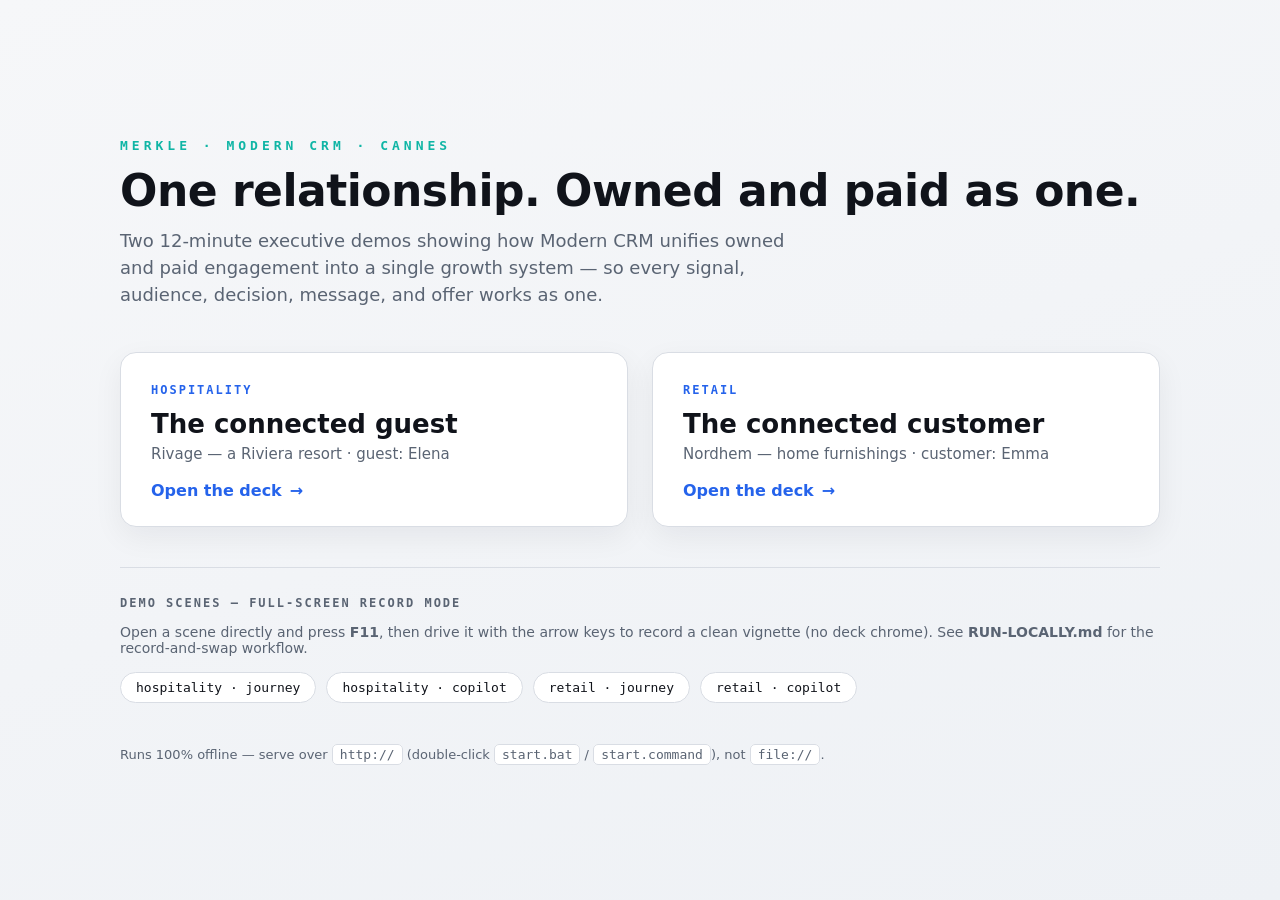
==== index.html @ f6620493 "Add landing index.html linking both decks + scene record-mode URLs (fixes Pages root 404)" ====
<!DOCTYPE html>
<html lang="en">
<head>
<meta charset="utf-8" />
<meta name="viewport" content="width=device-width, initial-scale=1" />
<title>Merkle Demos — Modern CRM (Cannes)</title>
<style>
  :root {
    --ink: #10131a; --paper: #f6f7f9; --blue: #2563eb; --blue-deep: #0f2454;
    --accent: #0fb5a5; --muted: #5a6473; --line: #d9dde4;
    --font: system-ui, -apple-system, 'Segoe UI', Roboto, Helvetica, Arial, sans-serif;
    --mono: 'SF Mono', 'Fira Code', 'Consolas', ui-monospace, monospace;
  }
  * { box-sizing: border-box; }
  body {
    margin: 0; font-family: var(--font); color: var(--ink);
    background: linear-gradient(160deg, var(--paper) 0%, #eef1f5 100%);
    min-height: 100vh; display: flex; align-items: center; justify-content: center; padding: 48px 24px;
  }
  .wrap { width: 100%; max-width: 1040px; }
  .eyebrow {
    font-family: var(--mono); font-size: 13px; letter-spacing: 4px; text-transform: uppercase;
    color: var(--accent); font-weight: 600; margin: 0 0 14px;
  }
  h1 { font-size: 44px; line-height: 1.1; letter-spacing: -0.5px; margin: 0 0 12px; }
  .lede { font-size: 18px; color: var(--muted); margin: 0 0 44px; max-width: 60ch; line-height: 1.5; }
  .decks { display: grid; grid-template-columns: 1fr 1fr; gap: 24px; }
  @media (max-width: 760px) { .decks { grid-template-columns: 1fr; } h1 { font-size: 34px; } }
  .card {
    display: flex; flex-direction: column; text-decoration: none; color: inherit;
    background: #fff; border: 1px solid var(--line); border-radius: 16px; padding: 30px 30px 26px;
    box-shadow: 0 10px 30px rgba(16,19,26,.06); transition: transform .15s ease, box-shadow .15s ease, border-color .15s ease;
  }
  .card:hover { transform: translateY(-3px); box-shadow: 0 16px 40px rgba(16,19,26,.12); border-color: var(--blue); }
  .card__tag {
    font-family: var(--mono); font-size: 12px; letter-spacing: 2px; text-transform: uppercase;
    color: var(--blue); font-weight: 600; margin-bottom: 12px;
  }
  .card__title { font-size: 26px; font-weight: 700; margin: 0 0 6px; }
  .card__brand { font-size: 15px; color: var(--muted); margin: 0 0 18px; }
  .card__go {
    margin-top: auto; font-weight: 600; color: var(--blue); display: inline-flex; align-items: center; gap: 8px;
  }
  .card__go::after { content: '→'; transition: transform .15s ease; }
  .card:hover .card__go::after { transform: translateX(4px); }
  .scenes {
    margin-top: 40px; padding-top: 28px; border-top: 1px solid var(--line);
  }
  .scenes h2 {
    font-family: var(--mono); font-size: 12px; letter-spacing: 2px; text-transform: uppercase;
    color: var(--muted); font-weight: 600; margin: 0 0 14px;
  }
  .scenes p { font-size: 14px; color: var(--muted); margin: 0 0 16px; }
  .scene-links { display: flex; flex-wrap: wrap; gap: 10px; }
  .scene-links a {
    font-family: var(--mono); font-size: 13px; text-decoration: none; color: var(--ink);
    background: #fff; border: 1px solid var(--line); border-radius: 100px; padding: 7px 15px;
    transition: border-color .15s ease, color .15s ease;
  }
  .scene-links a:hover { border-color: var(--accent); color: var(--accent); }
  footer { margin-top: 44px; font-size: 13px; color: var(--muted); }
  footer code { font-family: var(--mono); background: #fff; border: 1px solid var(--line); border-radius: 5px; padding: 2px 7px; }
</style>
</head>
<body>
  <main class="wrap">
    <p class="eyebrow">Merkle · Modern CRM · Cannes</p>
    <h1>One relationship. Owned and paid as one.</h1>
    <p class="lede">Two 12-minute executive demos showing how Modern CRM unifies owned and paid engagement into a single growth system — so every signal, audience, decision, message, and offer works as one.</p>

    <div class="decks">
      <a class="card" href="hospitality.html">
        <span class="card__tag">Hospitality</span>
        <span class="card__title">The connected guest</span>
        <span class="card__brand">Rivage — a Riviera resort · guest: Elena</span>
        <span class="card__go">Open the deck</span>
      </a>
      <a class="card" href="retail.html">
        <span class="card__tag">Retail</span>
        <span class="card__title">The connected customer</span>
        <span class="card__brand">Nordhem — home furnishings · customer: Emma</span>
        <span class="card__go">Open the deck</span>
      </a>
    </div>

    <section class="scenes">
      <h2>Demo scenes — full-screen record mode</h2>
      <p>Open a scene directly and press <strong>F11</strong>, then drive it with the arrow keys to record a clean vignette (no deck chrome). See <strong>RUN-LOCALLY.md</strong> for the record-and-swap workflow.</p>
      <div class="scene-links">
        <a href="demo/hospitality/journey/index.html">hospitality · journey</a>
        <a href="demo/hospitality/copilot/index.html">hospitality · copilot</a>
        <a href="demo/retail/journey/index.html">retail · journey</a>
        <a href="demo/retail/copilot/index.html">retail · copilot</a>
      </div>
    </section>

    <footer>Runs 100% offline — serve over <code>http://</code> (double-click <code>start.bat</code> / <code>start.command</code>), not <code>file://</code>.</footer>
  </main>
</body>
</html>
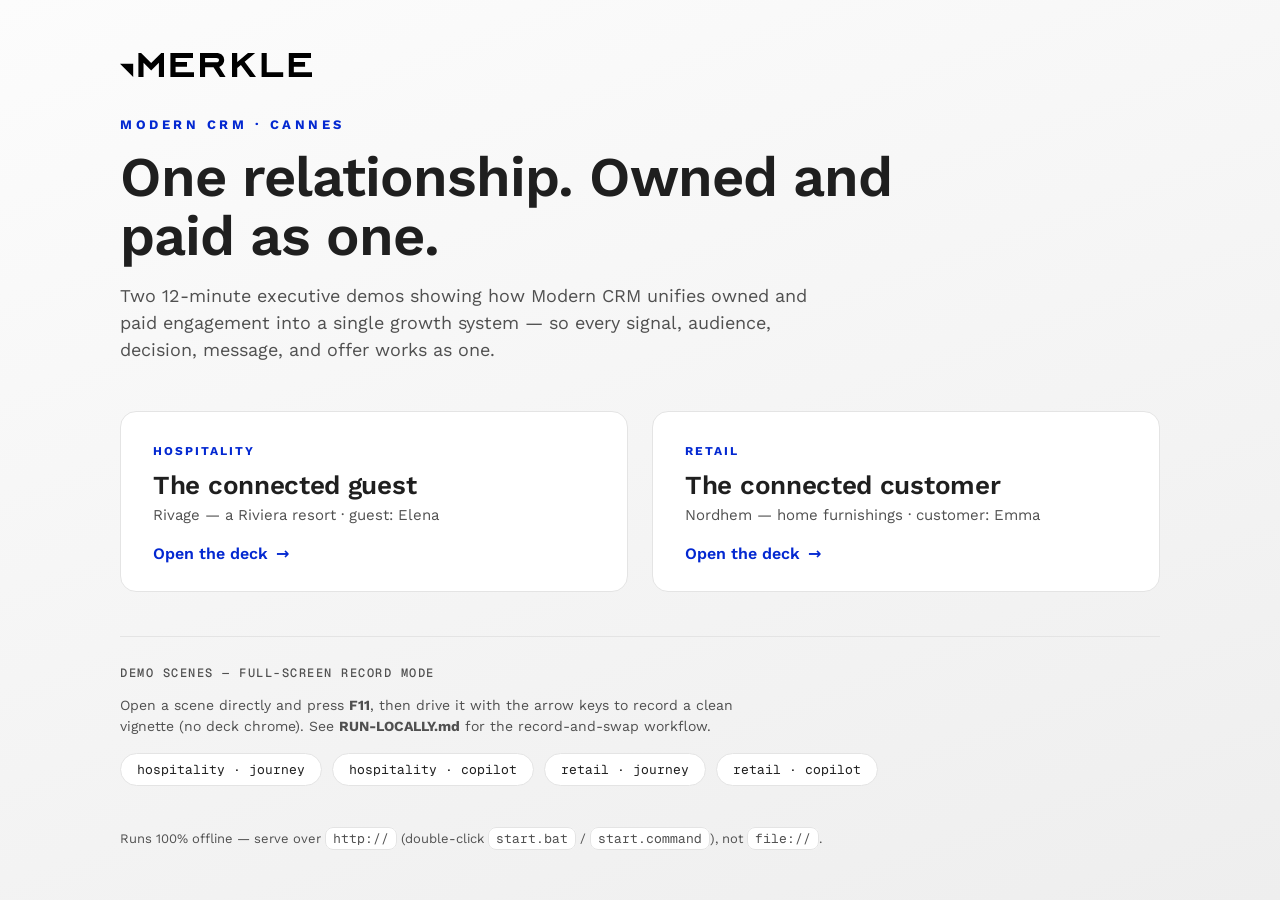
==== commit 03244511: "Landing: rebrand to Merkle identity (Work Sans/Geist Mono, #0328D1, Merkle wordmark, radius scale)" ====
--- a/index.html
+++ b/index.html
@@ -5,66 +5,77 @@
 <meta name="viewport" content="width=device-width, initial-scale=1" />
 <title>Merkle Demos — Modern CRM (Cannes)</title>
 <style>
+  @font-face {
+    font-family: 'Work Sans';
+    src: url('assets/fonts/work-sans-vf.woff2') format('woff2-variations');
+    font-weight: 100 900; font-style: normal; font-display: swap;
+  }
+  @font-face {
+    font-family: 'Geist Mono';
+    src: url('assets/fonts/geist-mono-vf.woff2') format('woff2-variations');
+    font-weight: 100 900; font-style: normal; font-display: swap;
+  }
   :root {
-    --ink: #10131a; --paper: #f6f7f9; --blue: #2563eb; --blue-deep: #0f2454;
-    --accent: #0fb5a5; --muted: #5a6473; --line: #d9dde4;
-    --font: system-ui, -apple-system, 'Segoe UI', Roboto, Helvetica, Arial, sans-serif;
-    --mono: 'SF Mono', 'Fira Code', 'Consolas', ui-monospace, monospace;
+    /* Merkle design system */
+    --ink: #1F1F1F; --paper: #FCFCFC; --paper-2: #F7F7F7; --surface-3: #EEEEEE;
+    --blue: #0328D1; --blue-hover: #1E56FA; --blue-tint: #E7EFFF; --secondary: #2F98F7;
+    --muted: #505050; --line: #E4E4E4; --line-med: #D7D7D7;
+    --font: 'Work Sans', system-ui, -apple-system, 'Segoe UI', Roboto, Helvetica, Arial, sans-serif;
+    --mono: 'Geist Mono', 'SF Mono', 'Consolas', ui-monospace, monospace;
+    --radius: 8px; --radius-lg: 16px; --radius-full: 999px;
   }
   * { box-sizing: border-box; }
   body {
     margin: 0; font-family: var(--font); color: var(--ink);
-    background: linear-gradient(160deg, var(--paper) 0%, #eef1f5 100%);
+    background: linear-gradient(160deg, var(--paper) 0%, var(--surface-3) 100%);
     min-height: 100vh; display: flex; align-items: center; justify-content: center; padding: 48px 24px;
   }
   .wrap { width: 100%; max-width: 1040px; }
+  .brand { height: 24px; width: auto; display: block; margin: 0 0 40px; }
   .eyebrow {
-    font-family: var(--mono); font-size: 13px; letter-spacing: 4px; text-transform: uppercase;
-    color: var(--accent); font-weight: 600; margin: 0 0 14px;
+    font-family: var(--font); font-size: 13px; font-weight: 700; letter-spacing: 3.5px;
+    text-transform: uppercase; color: var(--blue); margin: 0 0 16px;
   }
-  h1 { font-size: 44px; line-height: 1.1; letter-spacing: -0.5px; margin: 0 0 12px; }
-  .lede { font-size: 18px; color: var(--muted); margin: 0 0 44px; max-width: 60ch; line-height: 1.5; }
+  h1 { font-size: 56px; line-height: 1.05; letter-spacing: -1px; font-weight: 600; margin: 0 0 16px; max-width: 22ch; }
+  .lede { font-size: 18px; color: var(--muted); margin: 0 0 48px; max-width: 64ch; line-height: 1.5; }
   .decks { display: grid; grid-template-columns: 1fr 1fr; gap: 24px; }
-  @media (max-width: 760px) { .decks { grid-template-columns: 1fr; } h1 { font-size: 34px; } }
+  @media (max-width: 760px) { .decks { grid-template-columns: 1fr; } h1 { font-size: 38px; } }
   .card {
     display: flex; flex-direction: column; text-decoration: none; color: inherit;
-    background: #fff; border: 1px solid var(--line); border-radius: 16px; padding: 30px 30px 26px;
-    box-shadow: 0 10px 30px rgba(16,19,26,.06); transition: transform .15s ease, box-shadow .15s ease, border-color .15s ease;
+    background: #fff; border: 1px solid var(--line); border-radius: var(--radius-lg); padding: 32px 32px 28px;
+    transition: transform .15s ease, box-shadow .15s ease, border-color .15s ease;
   }
-  .card:hover { transform: translateY(-3px); box-shadow: 0 16px 40px rgba(16,19,26,.12); border-color: var(--blue); }
+  .card:hover { transform: translateY(-3px); box-shadow: 0 16px 40px rgba(3,40,209,.10); border-color: var(--blue); }
   .card__tag {
-    font-family: var(--mono); font-size: 12px; letter-spacing: 2px; text-transform: uppercase;
-    color: var(--blue); font-weight: 600; margin-bottom: 12px;
+    font-size: 12px; font-weight: 700; letter-spacing: 2px; text-transform: uppercase;
+    color: var(--blue); margin-bottom: 12px;
   }
-  .card__title { font-size: 26px; font-weight: 700; margin: 0 0 6px; }
-  .card__brand { font-size: 15px; color: var(--muted); margin: 0 0 18px; }
-  .card__go {
-    margin-top: auto; font-weight: 600; color: var(--blue); display: inline-flex; align-items: center; gap: 8px;
-  }
+  .card__title { font-size: 26px; font-weight: 600; margin: 0 0 6px; letter-spacing: -.3px; }
+  .card__brand { font-size: 15px; color: var(--muted); margin: 0 0 20px; }
+  .card__go { margin-top: auto; font-weight: 600; color: var(--blue); display: inline-flex; align-items: center; gap: 8px; }
   .card__go::after { content: '→'; transition: transform .15s ease; }
   .card:hover .card__go::after { transform: translateX(4px); }
-  .scenes {
-    margin-top: 40px; padding-top: 28px; border-top: 1px solid var(--line);
+  .scenes { margin-top: 44px; padding-top: 28px; border-top: 1px solid var(--line); }
+  .scenes h2 {
+    font-family: var(--mono); font-size: 12px; letter-spacing: 1.5px; text-transform: uppercase;
+    color: var(--muted); font-weight: 500; margin: 0 0 14px;
   }
-  .scenes h2 {
-    font-family: var(--mono); font-size: 12px; letter-spacing: 2px; text-transform: uppercase;
-    color: var(--muted); font-weight: 600; margin: 0 0 14px;
-  }
-  .scenes p { font-size: 14px; color: var(--muted); margin: 0 0 16px; }
+  .scenes p { font-size: 14px; color: var(--muted); margin: 0 0 16px; max-width: 70ch; line-height: 1.5; }
   .scene-links { display: flex; flex-wrap: wrap; gap: 10px; }
   .scene-links a {
     font-family: var(--mono); font-size: 13px; text-decoration: none; color: var(--ink);
-    background: #fff; border: 1px solid var(--line); border-radius: 100px; padding: 7px 15px;
-    transition: border-color .15s ease, color .15s ease;
+    background: #fff; border: 1px solid var(--line); border-radius: var(--radius-full); padding: 7px 16px;
+    transition: border-color .15s ease, color .15s ease, background .15s ease;
   }
-  .scene-links a:hover { border-color: var(--accent); color: var(--accent); }
+  .scene-links a:hover { border-color: var(--blue); color: var(--blue); background: var(--blue-tint); }
   footer { margin-top: 44px; font-size: 13px; color: var(--muted); }
-  footer code { font-family: var(--mono); background: #fff; border: 1px solid var(--line); border-radius: 5px; padding: 2px 7px; }
+  footer code { font-family: var(--mono); background: #fff; border: 1px solid var(--line); border-radius: var(--radius); padding: 2px 7px; }
 </style>
 </head>
 <body>
   <main class="wrap">
-    <p class="eyebrow">Merkle · Modern CRM · Cannes</p>
+    <img class="brand" src="assets/brand/merkle-black.svg" alt="Merkle" />
+    <p class="eyebrow">Modern CRM · Cannes</p>
     <h1>One relationship. Owned and paid as one.</h1>
     <p class="lede">Two 12-minute executive demos showing how Modern CRM unifies owned and paid engagement into a single growth system — so every signal, audience, decision, message, and offer works as one.</p>
 
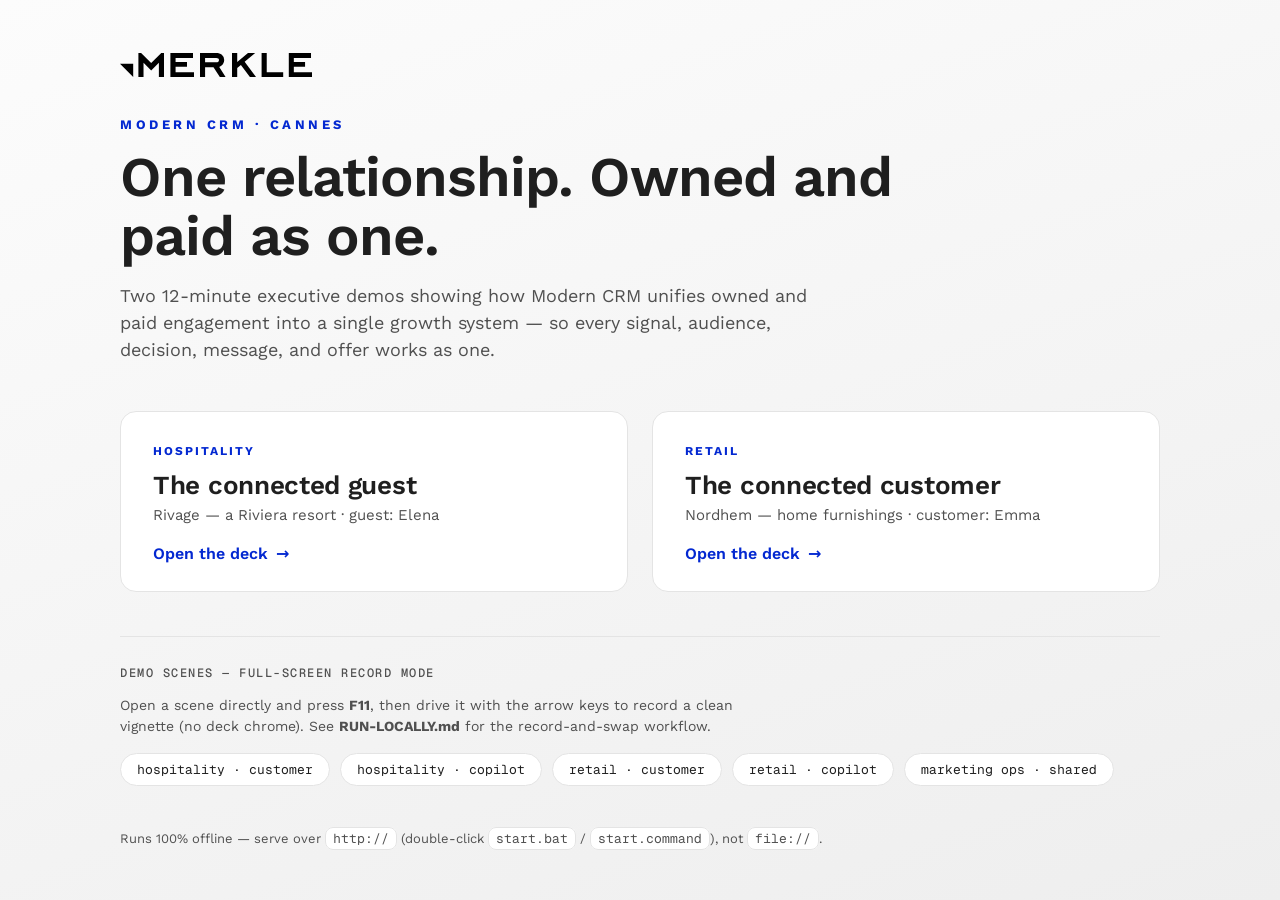
==== commit 5a931bfc: "Landing: update scene links to new set (customer/copilot per deck + shared marketing-ops)" ====
--- a/index.html
+++ b/index.html
@@ -98,10 +98,11 @@
       <h2>Demo scenes — full-screen record mode</h2>
       <p>Open a scene directly and press <strong>F11</strong>, then drive it with the arrow keys to record a clean vignette (no deck chrome). See <strong>RUN-LOCALLY.md</strong> for the record-and-swap workflow.</p>
       <div class="scene-links">
-        <a href="demo/hospitality/journey/index.html">hospitality · journey</a>
+        <a href="demo/hospitality/journey/index.html">hospitality · customer</a>
         <a href="demo/hospitality/copilot/index.html">hospitality · copilot</a>
-        <a href="demo/retail/journey/index.html">retail · journey</a>
+        <a href="demo/retail/journey/index.html">retail · customer</a>
         <a href="demo/retail/copilot/index.html">retail · copilot</a>
+        <a href="demo/marketing-ops/index.html">marketing ops · shared</a>
       </div>
     </section>
 
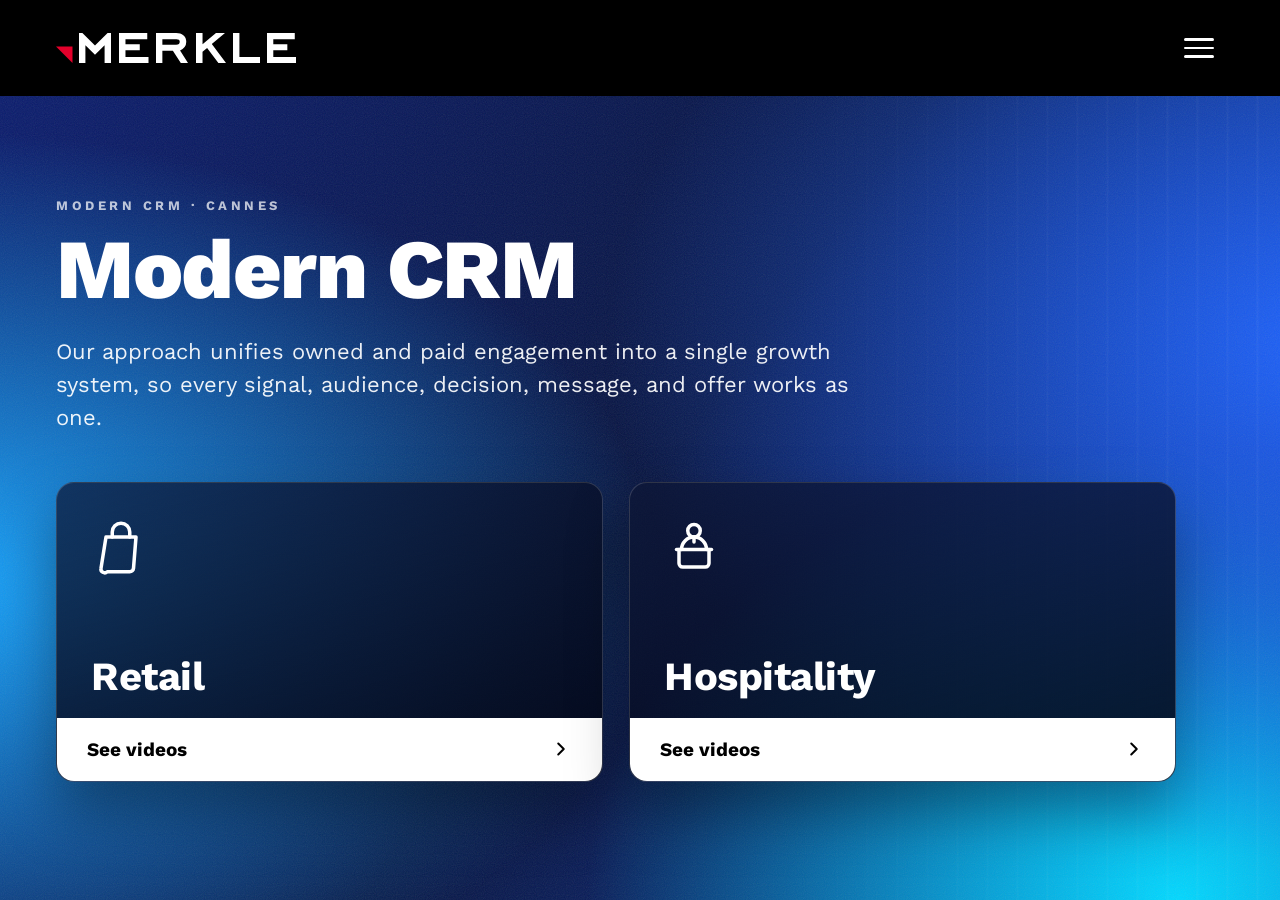
==== commit f858c81e: "New start experience: Modern CRM landing -> vertical pick -> 3 video cards -> player, matching dents" ====
--- a/index.html
+++ b/index.html
@@ -3,7 +3,7 @@
 <head>
 <meta charset="utf-8" />
 <meta name="viewport" content="width=device-width, initial-scale=1" />
-<title>Merkle Demos — Modern CRM (Cannes)</title>
+<title>Merkle — Modern CRM (Cannes)</title>
 <style>
   @font-face {
     font-family: 'Work Sans';
@@ -16,97 +16,335 @@
     font-weight: 100 900; font-style: normal; font-display: swap;
   }
   :root {
-    /* Merkle design system */
-    --ink: #1F1F1F; --paper: #FCFCFC; --paper-2: #F7F7F7; --surface-3: #EEEEEE;
-    --blue: #0328D1; --blue-hover: #1E56FA; --blue-tint: #E7EFFF; --secondary: #2F98F7;
-    --muted: #505050; --line: #E4E4E4; --line-med: #D7D7D7;
     --font: 'Work Sans', system-ui, -apple-system, 'Segoe UI', Roboto, Helvetica, Arial, sans-serif;
     --mono: 'Geist Mono', 'SF Mono', 'Consolas', ui-monospace, monospace;
-    --radius: 8px; --radius-lg: 16px; --radius-full: 999px;
+    --nav-h: 96px;
+    --ink: #0c1020;
+    --red: #E4002B;            /* Merkle triangle */
+    --radius: 18px;
   }
   * { box-sizing: border-box; }
+  html, body { margin: 0; height: 100%; }
   body {
-    margin: 0; font-family: var(--font); color: var(--ink);
-    background: linear-gradient(160deg, var(--paper) 0%, var(--surface-3) 100%);
-    min-height: 100vh; display: flex; align-items: center; justify-content: center; padding: 48px 24px;
-  }
-  .wrap { width: 100%; max-width: 1040px; }
-  .brand { height: 24px; width: auto; display: block; margin: 0 0 40px; }
+    font-family: var(--font); color: #fff; background: #04081c;
+    overflow: hidden;
+  }
+
+  /* ============ Vivid blue gradient field (the hero background) ============ */
+  .bg {
+    position: fixed; inset: 0; z-index: 0; overflow: hidden;
+    background:
+      radial-gradient(135% 120% at -5% 65%, #16a6ff 0%, rgba(22,166,255,0) 42%),
+      radial-gradient(120% 120% at 105% 38%, #1d63ff 0%, rgba(29,99,255,0) 48%),
+      radial-gradient(110% 120% at 92% 100%, #00d8ff 0%, rgba(0,216,255,0) 42%),
+      linear-gradient(125deg, #0a1c70 0%, #06133f 52%, #0c34a0 100%);
+    background-color: #07153f;
+  }
+  /* vertical light streaks toward the right */
+  .bg::before {
+    content: ''; position: absolute; inset: 0;
+    background: repeating-linear-gradient(90deg,
+      rgba(255,255,255,0) 0px, rgba(255,255,255,0) 26px,
+      rgba(255,255,255,.05) 27px, rgba(255,255,255,0) 30px);
+    -webkit-mask-image: linear-gradient(90deg, transparent 55%, #000 100%);
+            mask-image: linear-gradient(90deg, transparent 55%, #000 100%);
+    opacity: .9;
+  }
+  /* film grain */
+  .bg::after {
+    content: ''; position: absolute; inset: 0; opacity: .12; pointer-events: none;
+    background-image: url("data:image/svg+xml,%3Csvg xmlns='http://www.w3.org/2000/svg' width='160' height='160'%3E%3Cfilter id='n'%3E%3CfeTurbulence type='fractalNoise' baseFrequency='0.9' numOctaves='2' stitchTiles='stitch'/%3E%3C/filter%3E%3Crect width='100%25' height='100%25' filter='url(%23n)'/%3E%3C/svg%3E");
+  }
+
+  /* ============ Top nav (black bar) ============ */
+  .nav {
+    position: fixed; top: 0; left: 0; right: 0; height: var(--nav-h); z-index: 30;
+    background: #000;
+    display: flex; align-items: center; justify-content: space-between;
+    padding: 0 56px;
+  }
+  .nav__logo { height: 30px; width: auto; display: block; }
+  .nav__logo svg { height: 100%; width: auto; display: block; }
+  .nav__menu {
+    appearance: none; background: none; border: 0; cursor: pointer; padding: 10px;
+    display: flex; flex-direction: column; gap: 6px;
+  }
+  .nav__menu span { display: block; width: 30px; height: 2.5px; background: #fff; border-radius: 2px; }
+
+  /* ============ View system ============ */
+  .stage { position: relative; z-index: 1; height: 100%; }
+  .view {
+    position: absolute; inset: 0; padding: calc(var(--nav-h) + 40px) 56px 56px;
+    display: flex; flex-direction: column; justify-content: center;
+    opacity: 0; visibility: hidden; transition: opacity .45s ease;
+    overflow-y: auto;
+  }
+  .view.is-active { opacity: 1; visibility: visible; }
+
   .eyebrow {
-    font-family: var(--font); font-size: 13px; font-weight: 700; letter-spacing: 3.5px;
-    text-transform: uppercase; color: var(--blue); margin: 0 0 16px;
-  }
-  h1 { font-size: 56px; line-height: 1.05; letter-spacing: -1px; font-weight: 600; margin: 0 0 16px; max-width: 22ch; }
-  .lede { font-size: 18px; color: var(--muted); margin: 0 0 48px; max-width: 64ch; line-height: 1.5; }
-  .decks { display: grid; grid-template-columns: 1fr 1fr; gap: 24px; }
-  @media (max-width: 760px) { .decks { grid-template-columns: 1fr; } h1 { font-size: 38px; } }
+    font-size: 13px; font-weight: 700; letter-spacing: 3.5px; text-transform: uppercase;
+    color: rgba(255,255,255,.72); margin: 0 0 14px;
+  }
+  .h1 { font-size: 84px; font-weight: 800; line-height: 1.02; letter-spacing: -1.5px; margin: 0 0 22px; }
+  .lede { font-size: 22px; line-height: 1.5; max-width: 60ch; margin: 0 0 48px; color: rgba(255,255,255,.92); font-weight: 400; }
+  @media (max-width: 1100px) { .h1 { font-size: 56px; } }
+
+  /* ============ Cards ============ */
+  .cards { display: grid; gap: 26px; }
+  .cards--two   { grid-template-columns: repeat(2, minmax(0, 1fr)); max-width: 1120px; }
+  .cards--three { grid-template-columns: repeat(3, minmax(0, 1fr)); max-width: 1480px; }
+
   .card {
-    display: flex; flex-direction: column; text-decoration: none; color: inherit;
-    background: #fff; border: 1px solid var(--line); border-radius: var(--radius-lg); padding: 32px 32px 28px;
-    transition: transform .15s ease, box-shadow .15s ease, border-color .15s ease;
-  }
-  .card:hover { transform: translateY(-3px); box-shadow: 0 16px 40px rgba(3,40,209,.10); border-color: var(--blue); }
-  .card__tag {
-    font-size: 12px; font-weight: 700; letter-spacing: 2px; text-transform: uppercase;
-    color: var(--blue); margin-bottom: 12px;
-  }
-  .card__title { font-size: 26px; font-weight: 600; margin: 0 0 6px; letter-spacing: -.3px; }
-  .card__brand { font-size: 15px; color: var(--muted); margin: 0 0 20px; }
-  .card__go { margin-top: auto; font-weight: 600; color: var(--blue); display: inline-flex; align-items: center; gap: 8px; }
-  .card__go::after { content: '→'; transition: transform .15s ease; }
-  .card:hover .card__go::after { transform: translateX(4px); }
-  .scenes { margin-top: 44px; padding-top: 28px; border-top: 1px solid var(--line); }
-  .scenes h2 {
-    font-family: var(--mono); font-size: 12px; letter-spacing: 1.5px; text-transform: uppercase;
-    color: var(--muted); font-weight: 500; margin: 0 0 14px;
-  }
-  .scenes p { font-size: 14px; color: var(--muted); margin: 0 0 16px; max-width: 70ch; line-height: 1.5; }
-  .scene-links { display: flex; flex-wrap: wrap; gap: 10px; }
-  .scene-links a {
-    font-family: var(--mono); font-size: 13px; text-decoration: none; color: var(--ink);
-    background: #fff; border: 1px solid var(--line); border-radius: var(--radius-full); padding: 7px 16px;
-    transition: border-color .15s ease, color .15s ease, background .15s ease;
-  }
-  .scene-links a:hover { border-color: var(--blue); color: var(--blue); background: var(--blue-tint); }
-  footer { margin-top: 44px; font-size: 13px; color: var(--muted); }
-  footer code { font-family: var(--mono); background: #fff; border: 1px solid var(--line); border-radius: var(--radius); padding: 2px 7px; }
+    position: relative; display: flex; flex-direction: column; text-decoration: none; color: #fff;
+    min-height: 300px; border-radius: var(--radius); overflow: hidden;
+    background:
+      linear-gradient(165deg, rgba(13,22,54,.72) 0%, rgba(3,7,22,.9) 100%);
+    border: 1px solid rgba(255,255,255,.16);
+    box-shadow: 0 30px 60px rgba(0,0,0,.35);
+    transition: transform .18s ease, box-shadow .18s ease, border-color .18s ease;
+  }
+  .card:hover { transform: translateY(-4px); border-color: rgba(255,255,255,.4); box-shadow: 0 40px 80px rgba(0,0,0,.5); }
+  .card__body { flex: 1; padding: 34px 34px 20px; display: flex; flex-direction: column; }
+  .card__icon { width: 60px; height: 60px; color: #fff; margin-bottom: auto; }
+  .card__icon svg { width: 100%; height: 100%; display: block; }
+  .card__title { font-size: 40px; font-weight: 700; line-height: 1.08; letter-spacing: -0.5px; margin: 18px 0 0; }
+  .cards--three .card__title { margin-top: 4px; }
+  .card__cta {
+    display: flex; align-items: center; justify-content: space-between;
+    background: #fff; color: #000; font-size: 19px; font-weight: 700;
+    padding: 20px 30px; gap: 16px;
+  }
+  .card__cta svg { width: 22px; height: 22px; flex: 0 0 auto; }
+
+  /* ============ Player view ============ */
+  .player { padding: calc(var(--nav-h) + 28px) 56px 40px; justify-content: flex-start; }
+  .player__back {
+    display: inline-flex; align-items: center; gap: 8px; align-self: flex-start;
+    background: none; border: 0; cursor: pointer; color: rgba(255,255,255,.85);
+    font-family: var(--font); font-size: 15px; font-weight: 600; letter-spacing: .3px;
+    padding: 8px 0; margin-bottom: 16px; text-decoration: none;
+  }
+  .player__back:hover { color: #fff; }
+  .player__back svg { width: 18px; height: 18px; }
+  .player__eyebrow { font-size: 12px; font-weight: 700; letter-spacing: 3px; text-transform: uppercase; color: rgba(255,255,255,.6); margin: 0 0 8px; }
+  .player__title { font-size: 40px; font-weight: 800; letter-spacing: -0.5px; margin: 0 0 22px; }
+  .player__frame {
+    position: relative; width: 100%; max-width: 1280px; aspect-ratio: 16 / 9;
+    background: #000; border-radius: 16px; overflow: hidden;
+    border: 1px solid rgba(255,255,255,.14); box-shadow: 0 30px 70px rgba(0,0,0,.5);
+  }
+  .player__frame video { width: 100%; height: 100%; display: block; object-fit: contain; background:#000; }
+  .player__missing {
+    position: absolute; inset: 0; display: none; flex-direction: column; align-items: center; justify-content: center;
+    text-align: center; padding: 40px; gap: 12px;
+    background: linear-gradient(165deg, rgba(13,22,54,.9), rgba(3,7,22,.96));
+  }
+  .player__frame.is-missing .player__missing { display: flex; }
+  .player__frame.is-missing video { visibility: hidden; }
+  .player__missing-title { font-size: 22px; font-weight: 700; }
+  .player__missing-sub { font-size: 15px; color: rgba(255,255,255,.7); max-width: 46ch; line-height: 1.5; }
+  .player__missing code { font-family: var(--mono); background: rgba(255,255,255,.1); padding: 2px 8px; border-radius: 6px; }
+
+  /* ============ Menu overlay (record mode) ============ */
+  .menu {
+    position: fixed; inset: 0; z-index: 40; background: rgba(2,5,16,.86); backdrop-filter: blur(6px);
+    opacity: 0; visibility: hidden; transition: opacity .3s ease;
+    display: flex; align-items: center; justify-content: center;
+  }
+  .menu.is-open { opacity: 1; visibility: visible; }
+  .menu__panel { width: min(720px, 90vw); }
+  .menu__close { position: absolute; top: 30px; right: 52px; background: none; border: 0; color: #fff; font-size: 34px; cursor: pointer; line-height: 1; }
+  .menu h2 { font-size: 13px; letter-spacing: 3px; text-transform: uppercase; color: rgba(255,255,255,.55); font-weight: 700; margin: 0 0 18px; }
+  .menu__group { margin-bottom: 30px; }
+  .menu__links { display: grid; grid-template-columns: 1fr 1fr; gap: 10px; }
+  .menu a {
+    color: #fff; text-decoration: none; font-size: 16px; font-weight: 600;
+    padding: 14px 18px; border: 1px solid rgba(255,255,255,.16); border-radius: 10px;
+    display: flex; justify-content: space-between; align-items: center; gap: 10px;
+    transition: border-color .15s ease, background .15s ease;
+  }
+  .menu a:hover { border-color: #fff; background: rgba(255,255,255,.06); }
+  .menu a .mono { font-family: var(--mono); font-size: 12px; color: rgba(255,255,255,.55); }
+  .menu__note { font-size: 13px; color: rgba(255,255,255,.55); margin-top: 8px; line-height: 1.5; }
 </style>
 </head>
 <body>
-  <main class="wrap">
-    <img class="brand" src="assets/brand/merkle-black.svg" alt="Merkle" />
+
+<div class="bg" aria-hidden="true"></div>
+
+<!-- ════════════ Nav ════════════ -->
+<header class="nav">
+  <a class="nav__logo" href="#/" aria-label="Merkle — home">
+    <svg viewBox="0 0 480 60" xmlns="http://www.w3.org/2000/svg">
+      <path fill="#E4002B" d="m0 27 33 33V27z"/>
+      <path fill="#fff" d="M103.192 0 77.988 25.078 52.803 0H46v60h12.802V24.359l19.196 19.108 19.2-19.108V60H110V0zM126 0v60h59V47.975h-46.052V34.291h28.591V22.265h-28.591v-9.894h43.558V0zm121.459 17.633a4.85 4.85 0 0 0-1.653-3.965 10.1 10.1 0 0 0-5.62-1.32h-27.458v11.043h27.458c2.645 0 4.467-.484 5.62-1.484a6.64 6.64 0 0 0 1.653-4.284M264 59.971h-14.385l-15.878-24.532h-21.009V60H200V0h40.351c5.959 0 10.586 1.484 14.225 4.284q5.96 4.694 5.96 13.349a18.13 18.13 0 0 1-3.314 10.554 18.4 18.4 0 0 1-9.095 6.595zM319.954 0l-26.89 22.427V0H280v60h13.035V37.742L302.226 30l22.559 30H340l-28.406-37.921L337.991 0zM354 0v60h54V47.975h-41.161V0zm68 0v60h58V47.975h-45.417v-13.68h28.085V22.27h-28.085v-9.899h42.952V0z"/>
+    </svg>
+  </a>
+  <button class="nav__menu" id="menuBtn" aria-label="Menu"><span></span><span></span><span></span></button>
+</header>
+
+<main class="stage">
+
+  <!-- ════════════ START ════════════ -->
+  <section class="view" data-view="start">
     <p class="eyebrow">Modern CRM · Cannes</p>
-    <h1>One relationship. Owned and paid as one.</h1>
-    <p class="lede">Two 12-minute executive demos showing how Modern CRM unifies owned and paid engagement into a single growth system — so every signal, audience, decision, message, and offer works as one.</p>
-
-    <div class="decks">
-      <a class="card" href="hospitality.html">
-        <span class="card__tag">Hospitality</span>
-        <span class="card__title">The connected guest</span>
-        <span class="card__brand">Rivage — a Riviera resort · guest: Elena</span>
-        <span class="card__go">Open the deck</span>
+    <h1 class="h1">Modern CRM</h1>
+    <p class="lede">Our approach unifies owned and paid engagement into a single growth system, so every signal, audience, decision, message, and offer works as one.</p>
+    <div class="cards cards--two">
+      <a class="card" href="#/retail">
+        <div class="card__body">
+          <span class="card__icon" aria-hidden="true">
+            <svg viewBox="0 0 24 24" fill="none" stroke="currentColor" stroke-width="1.4" stroke-linecap="round" stroke-linejoin="round"><path d="M6 8h12l-1 12.5a1.5 1.5 0 0 1-1.5 1.4h-9A1.5 1.5 0 0 1 4 20.5z"/><path d="M8.5 8V6a3.5 3.5 0 0 1 7 0v2"/></svg>
+          </span>
+          <h3 class="card__title">Retail</h3>
+        </div>
+        <div class="card__cta">See videos
+          <svg viewBox="0 0 24 24" fill="none" stroke="currentColor" stroke-width="2.2" stroke-linecap="round" stroke-linejoin="round"><path d="M9 6l6 6-6 6"/></svg>
+        </div>
       </a>
-      <a class="card" href="retail.html">
-        <span class="card__tag">Retail</span>
-        <span class="card__title">The connected customer</span>
-        <span class="card__brand">Nordhem — home furnishings · customer: Emma</span>
-        <span class="card__go">Open the deck</span>
+      <a class="card" href="#/hospitality">
+        <div class="card__body">
+          <span class="card__icon" aria-hidden="true">
+            <svg viewBox="0 0 24 24" fill="none" stroke="currentColor" stroke-width="1.4" stroke-linecap="round" stroke-linejoin="round"><circle cx="12" cy="5.5" r="2.5"/><path d="M7 13a5 5 0 0 1 10 0"/><path d="M5 13h14"/><path d="M6 13v5.5a1.5 1.5 0 0 0 1.5 1.5h9a1.5 1.5 0 0 0 1.5-1.5V13"/><path d="M12 8v2"/></svg>
+          </span>
+          <h3 class="card__title">Hospitality</h3>
+        </div>
+        <div class="card__cta">See videos
+          <svg viewBox="0 0 24 24" fill="none" stroke="currentColor" stroke-width="2.2" stroke-linecap="round" stroke-linejoin="round"><path d="M9 6l6 6-6 6"/></svg>
+        </div>
       </a>
     </div>
-
-    <section class="scenes">
-      <h2>Demo scenes — full-screen record mode</h2>
-      <p>Open a scene directly and press <strong>F11</strong>, then drive it with the arrow keys to record a clean vignette (no deck chrome). See <strong>RUN-LOCALLY.md</strong> for the record-and-swap workflow.</p>
-      <div class="scene-links">
-        <a href="demo/hospitality/journey/index.html">hospitality · customer</a>
-        <a href="demo/hospitality/copilot/index.html">hospitality · copilot</a>
-        <a href="demo/retail/journey/index.html">retail · customer</a>
-        <a href="demo/retail/copilot/index.html">retail · copilot</a>
-        <a href="demo/marketing-ops/index.html">marketing ops · shared</a>
+  </section>
+
+  <!-- ════════════ DEMOS (rendered per vertical) ════════════ -->
+  <section class="view" data-view="demos">
+    <h1 class="h1" id="demosTitle">Demos</h1>
+    <div class="cards cards--three" id="demosCards"></div>
+  </section>
+
+  <!-- ════════════ PLAYER ════════════ -->
+  <section class="view player" data-view="player">
+    <a class="player__back" id="playerBack" href="#/">
+      <svg viewBox="0 0 24 24" fill="none" stroke="currentColor" stroke-width="2.2" stroke-linecap="round" stroke-linejoin="round"><path d="M15 6l-6 6 6 6"/></svg>
+      <span id="playerBackLabel">Back</span>
+    </a>
+    <p class="player__eyebrow" id="playerEyebrow"></p>
+    <h2 class="player__title" id="playerTitle"></h2>
+    <div class="player__frame" id="playerFrame">
+      <video id="playerVideo" controls playsinline preload="metadata"></video>
+      <div class="player__missing">
+        <div class="player__missing-title">Recording coming soon</div>
+        <div class="player__missing-sub">Drop the file at <code id="playerPath"></code> to play it here. Capture it from the live demo via the menu → <strong>Record mode</strong>.</div>
       </div>
-    </section>
-
-    <footer>Runs 100% offline — serve over <code>http://</code> (double-click <code>start.bat</code> / <code>start.command</code>), not <code>file://</code>.</footer>
-  </main>
+    </div>
+  </section>
+
+</main>
+
+<!-- ════════════ Menu (record mode) ════════════ -->
+<div class="menu" id="menu" role="dialog" aria-label="Menu">
+  <button class="menu__close" id="menuClose" aria-label="Close">&times;</button>
+  <div class="menu__panel">
+    <div class="menu__group">
+      <h2>Presentation</h2>
+      <div class="menu__links">
+        <a href="#/">Start <span class="mono">Modern CRM</span></a>
+        <a href="#/retail">Retail demos <span class="mono">3 videos</span></a>
+        <a href="#/hospitality">Hospitality demos <span class="mono">3 videos</span></a>
+      </div>
+    </div>
+    <div class="menu__group">
+      <h2>Record mode — live demos (drive with arrow keys, F11 to record)</h2>
+      <div class="menu__links">
+        <a href="hospitality.html" target="_blank" rel="noopener">Hospitality deck <span class="mono">hospitality.html</span></a>
+        <a href="retail.html" target="_blank" rel="noopener">Retail deck <span class="mono">retail.html</span></a>
+        <a href="demo/hospitality/journey/index.html" target="_blank" rel="noopener">Hospitality · customer <span class="mono">scene</span></a>
+        <a href="demo/hospitality/copilot/index.html" target="_blank" rel="noopener">Hospitality · copilot <span class="mono">scene</span></a>
+        <a href="demo/retail/journey/index.html" target="_blank" rel="noopener">Retail · customer <span class="mono">scene</span></a>
+        <a href="demo/retail/copilot/index.html" target="_blank" rel="noopener">Retail · copilot <span class="mono">scene</span></a>
+        <a href="demo/marketing-ops/index.html" target="_blank" rel="noopener">Marketing ops <span class="mono">scene</span></a>
+      </div>
+      <p class="menu__note">The live demos are the recording rigs — record each vignette, save it to <code>vignettes/</code>, and it plays in the video screens above. See RUN-LOCALLY.md.</p>
+    </div>
+  </div>
+</div>
+
+<script type="module">
+const $ = (s) => document.querySelector(s);
+
+const VERTICALS = {
+  retail:      { label: 'Retail' },
+  hospitality: { label: 'Hospitality' },
+};
+const DEMOS = [
+  { key: 'customer', title: 'Creating a Unified Experience' },
+  { key: 'copilot',  title: 'Marketer’s Co-pilot' },
+  { key: 'ops',      title: 'Optimizing Campaign Creations' },
+];
+// Recorded vignette per vertical+demo. The marketing-ops vignette is generic, so
+// both verticals point at the one shared recording.
+const VIDEO = {
+  retail:      { customer: 'vignettes/retail-customer.mp4',      copilot: 'vignettes/retail-copilot.mp4',      ops: 'vignettes/marketing-ops.mp4' },
+  hospitality: { customer: 'vignettes/hospitality-customer.mp4', copilot: 'vignettes/hospitality-copilot.mp4', ops: 'vignettes/marketing-ops.mp4' },
+};
+
+const views = document.querySelectorAll('.view');
+const showView = (name) => views.forEach((v) => v.classList.toggle('is-active', v.dataset.view === name));
+
+const chevron = '<svg viewBox="0 0 24 24" fill="none" stroke="currentColor" stroke-width="2.2" stroke-linecap="round" stroke-linejoin="round"><path d="M9 6l6 6-6 6"/></svg>';
+
+function renderDemos(vertical) {
+  $('#demosTitle').textContent = `${VERTICALS[vertical].label} Demos`;
+  $('#demosCards').innerHTML = DEMOS.map((d) => `
+    <a class="card" href="#/${vertical}/${d.key}">
+      <div class="card__body"><h3 class="card__title">${d.title}</h3></div>
+      <div class="card__cta">Play video ${chevron}</div>
+    </a>`).join('');
+}
+
+function renderPlayer(vertical, key) {
+  const demo = DEMOS.find((d) => d.key === key);
+  const src = (VIDEO[vertical] || {})[key];
+  $('#playerEyebrow').textContent = `${VERTICALS[vertical].label} · Modern CRM`;
+  $('#playerTitle').textContent = demo ? demo.title : 'Demo';
+  $('#playerBack').setAttribute('href', `#/${vertical}`);
+  $('#playerBackLabel').textContent = `All ${VERTICALS[vertical].label.toLowerCase()} demos`;
+  const frame = $('#playerFrame');
+  const video = $('#playerVideo');
+  $('#playerPath').textContent = src || '';
+  frame.classList.remove('is-missing');
+  video.onerror = () => frame.classList.add('is-missing');
+  video.src = src || '';
+  const p = video.play && video.play();
+  if (p && p.catch) p.catch(() => {});
+}
+
+function route() {
+  const parts = (location.hash.replace(/^#\/?/, '').split('/').filter(Boolean));
+  const video = $('#playerVideo');
+  // Stop any playing video when leaving the player.
+  if (parts[0] !== 'retail' && parts[0] !== 'hospitality') { video.pause(); video.removeAttribute('src'); video.load(); }
+
+  if (parts.length === 0) { showView('start'); return; }
+  const vertical = parts[0];
+  if (!VERTICALS[vertical]) { location.hash = '#/'; return; }
+  if (parts.length === 1) { renderDemos(vertical); showView('demos'); video.pause(); return; }
+  const key = parts[1];
+  if (!DEMOS.some((d) => d.key === key)) { location.hash = `#/${vertical}`; return; }
+  renderPlayer(vertical, key);
+  showView('player');
+}
+
+window.addEventListener('hashchange', route);
+route();
+
+// Menu (record mode)
+const menu = $('#menu');
+$('#menuBtn').addEventListener('click', () => menu.classList.add('is-open'));
+$('#menuClose').addEventListener('click', () => menu.classList.remove('is-open'));
+menu.addEventListener('click', (e) => { if (e.target === menu) menu.classList.remove('is-open'); });
+menu.querySelectorAll('a[href^="#"]').forEach((a) => a.addEventListener('click', () => menu.classList.remove('is-open')));
+document.addEventListener('keydown', (e) => { if (e.key === 'Escape') menu.classList.remove('is-open'); });
+</script>
 </body>
 </html>
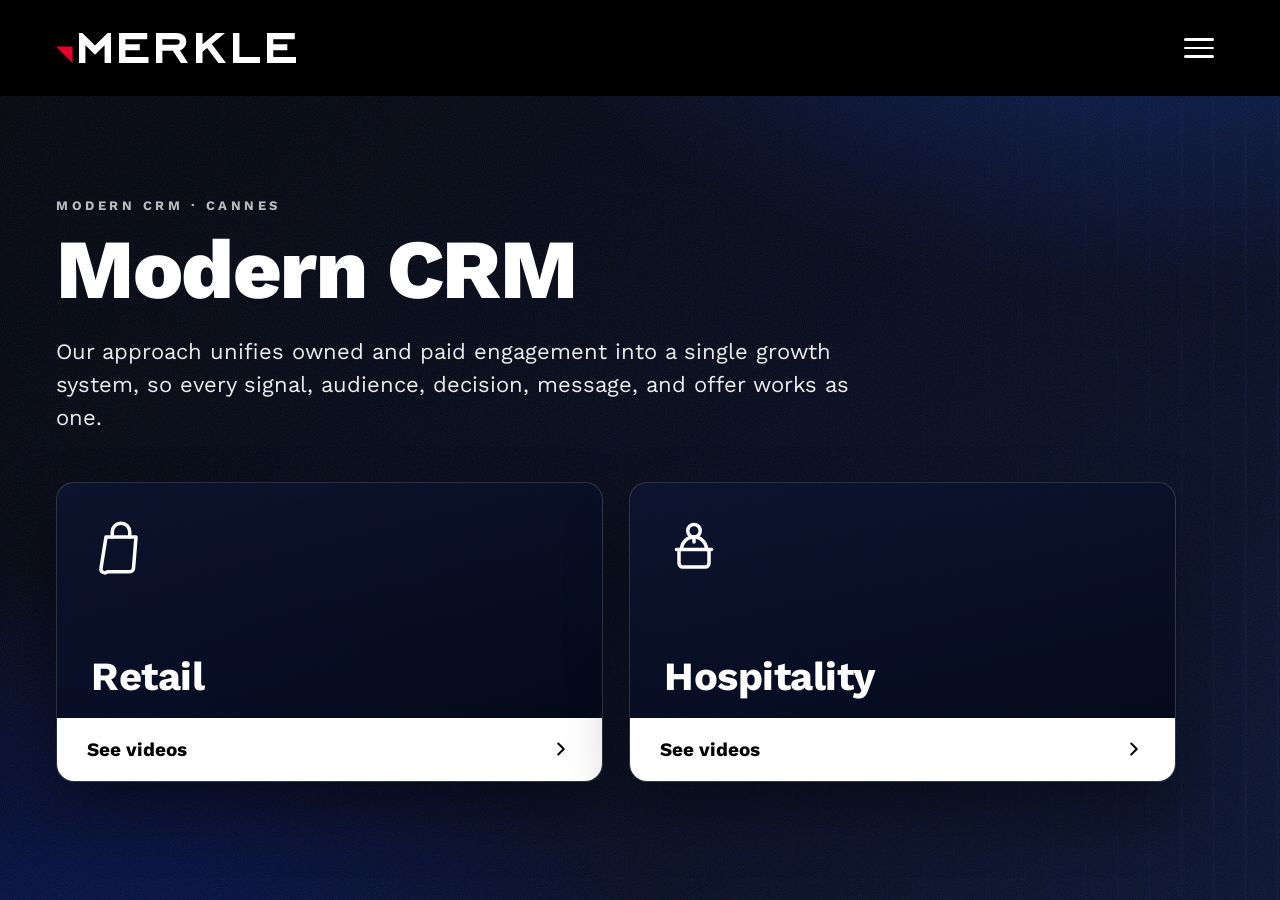
==== commit f2642c81: "Start experience: darken bg to black + cobalt gradient; play videos in a full-screen overlay (X to c" ====
--- a/index.html
+++ b/index.html
@@ -19,40 +19,36 @@
     --font: 'Work Sans', system-ui, -apple-system, 'Segoe UI', Roboto, Helvetica, Arial, sans-serif;
     --mono: 'Geist Mono', 'SF Mono', 'Consolas', ui-monospace, monospace;
     --nav-h: 96px;
-    --ink: #0c1020;
-    --red: #E4002B;            /* Merkle triangle */
     --radius: 18px;
   }
   * { box-sizing: border-box; }
   html, body { margin: 0; height: 100%; }
   body {
-    font-family: var(--font); color: #fff; background: #04081c;
+    font-family: var(--font); color: #fff; background: #02040a;
     overflow: hidden;
   }
 
-  /* ============ Vivid blue gradient field (the hero background) ============ */
+  /* ============ Background: black by default, cobalt gradient accents ============ */
   .bg {
     position: fixed; inset: 0; z-index: 0; overflow: hidden;
     background:
-      radial-gradient(135% 120% at -5% 65%, #16a6ff 0%, rgba(22,166,255,0) 42%),
-      radial-gradient(120% 120% at 105% 38%, #1d63ff 0%, rgba(29,99,255,0) 48%),
-      radial-gradient(110% 120% at 92% 100%, #00d8ff 0%, rgba(0,216,255,0) 42%),
-      linear-gradient(125deg, #0a1c70 0%, #06133f 52%, #0c34a0 100%);
-    background-color: #07153f;
-  }
-  /* vertical light streaks toward the right */
+      radial-gradient(95% 85% at 88% -12%, rgba(30,86,250,0.34) 0%, rgba(30,86,250,0) 52%),
+      radial-gradient(85% 90% at 6% 112%, rgba(3,40,209,0.30) 0%, rgba(3,40,209,0) 55%),
+      linear-gradient(135deg, #02040c 0%, #04081a 52%, #081230 100%);
+    background-color: #02040a;
+  }
+  /* faint vertical light streaks toward the right */
   .bg::before {
     content: ''; position: absolute; inset: 0;
     background: repeating-linear-gradient(90deg,
-      rgba(255,255,255,0) 0px, rgba(255,255,255,0) 26px,
-      rgba(255,255,255,.05) 27px, rgba(255,255,255,0) 30px);
-    -webkit-mask-image: linear-gradient(90deg, transparent 55%, #000 100%);
-            mask-image: linear-gradient(90deg, transparent 55%, #000 100%);
-    opacity: .9;
+      rgba(255,255,255,0) 0px, rgba(255,255,255,0) 28px,
+      rgba(120,160,255,.045) 29px, rgba(255,255,255,0) 32px);
+    -webkit-mask-image: linear-gradient(90deg, transparent 60%, #000 100%);
+            mask-image: linear-gradient(90deg, transparent 60%, #000 100%);
   }
   /* film grain */
   .bg::after {
-    content: ''; position: absolute; inset: 0; opacity: .12; pointer-events: none;
+    content: ''; position: absolute; inset: 0; opacity: .10; pointer-events: none;
     background-image: url("data:image/svg+xml,%3Csvg xmlns='http://www.w3.org/2000/svg' width='160' height='160'%3E%3Cfilter id='n'%3E%3CfeTurbulence type='fractalNoise' baseFrequency='0.9' numOctaves='2' stitchTiles='stitch'/%3E%3C/filter%3E%3Crect width='100%25' height='100%25' filter='url(%23n)'/%3E%3C/svg%3E");
   }
 
@@ -95,15 +91,15 @@
   .cards--three { grid-template-columns: repeat(3, minmax(0, 1fr)); max-width: 1480px; }
 
   .card {
+    appearance: none; font: inherit; text-align: left; width: 100%; cursor: pointer;
     position: relative; display: flex; flex-direction: column; text-decoration: none; color: #fff;
     min-height: 300px; border-radius: var(--radius); overflow: hidden;
-    background:
-      linear-gradient(165deg, rgba(13,22,54,.72) 0%, rgba(3,7,22,.9) 100%);
+    background: linear-gradient(165deg, rgba(13,22,54,.66) 0%, rgba(3,7,22,.92) 100%);
     border: 1px solid rgba(255,255,255,.16);
-    box-shadow: 0 30px 60px rgba(0,0,0,.35);
+    box-shadow: 0 30px 60px rgba(0,0,0,.4);
     transition: transform .18s ease, box-shadow .18s ease, border-color .18s ease;
   }
-  .card:hover { transform: translateY(-4px); border-color: rgba(255,255,255,.4); box-shadow: 0 40px 80px rgba(0,0,0,.5); }
+  .card:hover { transform: translateY(-4px); border-color: rgba(120,160,255,.55); box-shadow: 0 40px 80px rgba(0,0,0,.55); }
   .card__body { flex: 1; padding: 34px 34px 20px; display: flex; flex-direction: column; }
   .card__icon { width: 60px; height: 60px; color: #fff; margin-bottom: auto; }
   .card__icon svg { width: 100%; height: 100%; display: block; }
@@ -116,38 +112,43 @@
   }
   .card__cta svg { width: 22px; height: 22px; flex: 0 0 auto; }
 
-  /* ============ Player view ============ */
-  .player { padding: calc(var(--nav-h) + 28px) 56px 40px; justify-content: flex-start; }
-  .player__back {
-    display: inline-flex; align-items: center; gap: 8px; align-self: flex-start;
-    background: none; border: 0; cursor: pointer; color: rgba(255,255,255,.85);
-    font-family: var(--font); font-size: 15px; font-weight: 600; letter-spacing: .3px;
-    padding: 8px 0; margin-bottom: 16px; text-decoration: none;
-  }
-  .player__back:hover { color: #fff; }
-  .player__back svg { width: 18px; height: 18px; }
-  .player__eyebrow { font-size: 12px; font-weight: 700; letter-spacing: 3px; text-transform: uppercase; color: rgba(255,255,255,.6); margin: 0 0 8px; }
-  .player__title { font-size: 40px; font-weight: 800; letter-spacing: -0.5px; margin: 0 0 22px; }
-  .player__frame {
-    position: relative; width: 100%; max-width: 1280px; aspect-ratio: 16 / 9;
-    background: #000; border-radius: 16px; overflow: hidden;
-    border: 1px solid rgba(255,255,255,.14); box-shadow: 0 30px 70px rgba(0,0,0,.5);
-  }
-  .player__frame video { width: 100%; height: 100%; display: block; object-fit: contain; background:#000; }
-  .player__missing {
+  /* ============ Video overlay (full-screen modal) ============ */
+  .vmodal {
+    position: fixed; inset: 0; z-index: 50;
+    background: rgba(0,0,0,.95);
+    display: flex; align-items: center; justify-content: center;
+    padding: 6vh 6vw;
+    opacity: 0; visibility: hidden; transition: opacity .28s ease;
+  }
+  .vmodal.is-open { opacity: 1; visibility: visible; }
+  .vmodal__close {
+    position: absolute; top: 26px; right: 40px; z-index: 2;
+    appearance: none; background: none; border: 0; cursor: pointer;
+    color: #fff; font-size: 40px; line-height: 1; opacity: .82;
+    width: 52px; height: 52px; border-radius: 50%;
+    transition: opacity .15s ease, background .15s ease;
+  }
+  .vmodal__close:hover { opacity: 1; background: rgba(255,255,255,.1); }
+  .vmodal__frame {
+    position: relative; width: 100%; max-width: 1320px; aspect-ratio: 16 / 9;
+    background: #000; border-radius: 12px; overflow: hidden;
+    box-shadow: 0 40px 120px rgba(0,0,0,.7);
+  }
+  .vmodal__frame video { width: 100%; height: 100%; display: block; object-fit: contain; background: #000; }
+  .vmodal__missing {
     position: absolute; inset: 0; display: none; flex-direction: column; align-items: center; justify-content: center;
     text-align: center; padding: 40px; gap: 12px;
-    background: linear-gradient(165deg, rgba(13,22,54,.9), rgba(3,7,22,.96));
-  }
-  .player__frame.is-missing .player__missing { display: flex; }
-  .player__frame.is-missing video { visibility: hidden; }
-  .player__missing-title { font-size: 22px; font-weight: 700; }
-  .player__missing-sub { font-size: 15px; color: rgba(255,255,255,.7); max-width: 46ch; line-height: 1.5; }
-  .player__missing code { font-family: var(--mono); background: rgba(255,255,255,.1); padding: 2px 8px; border-radius: 6px; }
+    background: linear-gradient(165deg, rgba(13,22,54,.92), rgba(3,7,22,.97));
+  }
+  .vmodal__frame.is-missing .vmodal__missing { display: flex; }
+  .vmodal__frame.is-missing video { visibility: hidden; }
+  .vmodal__missing-title { font-size: 22px; font-weight: 700; }
+  .vmodal__missing-sub { font-size: 15px; color: rgba(255,255,255,.7); max-width: 48ch; line-height: 1.5; }
+  .vmodal__missing code { font-family: var(--mono); background: rgba(255,255,255,.1); padding: 2px 8px; border-radius: 6px; }
 
   /* ============ Menu overlay (record mode) ============ */
   .menu {
-    position: fixed; inset: 0; z-index: 40; background: rgba(2,5,16,.86); backdrop-filter: blur(6px);
+    position: fixed; inset: 0; z-index: 40; background: rgba(2,5,16,.88); backdrop-filter: blur(6px);
     opacity: 0; visibility: hidden; transition: opacity .3s ease;
     display: flex; align-items: center; justify-content: center;
   }
@@ -166,6 +167,7 @@
   .menu a:hover { border-color: #fff; background: rgba(255,255,255,.06); }
   .menu a .mono { font-family: var(--mono); font-size: 12px; color: rgba(255,255,255,.55); }
   .menu__note { font-size: 13px; color: rgba(255,255,255,.55); margin-top: 8px; line-height: 1.5; }
+  .menu__note code { font-family: var(--mono); }
 </style>
 </head>
 <body>
@@ -222,24 +224,19 @@
     <div class="cards cards--three" id="demosCards"></div>
   </section>
 
-  <!-- ════════════ PLAYER ════════════ -->
-  <section class="view player" data-view="player">
-    <a class="player__back" id="playerBack" href="#/">
-      <svg viewBox="0 0 24 24" fill="none" stroke="currentColor" stroke-width="2.2" stroke-linecap="round" stroke-linejoin="round"><path d="M15 6l-6 6 6 6"/></svg>
-      <span id="playerBackLabel">Back</span>
-    </a>
-    <p class="player__eyebrow" id="playerEyebrow"></p>
-    <h2 class="player__title" id="playerTitle"></h2>
-    <div class="player__frame" id="playerFrame">
-      <video id="playerVideo" controls playsinline preload="metadata"></video>
-      <div class="player__missing">
-        <div class="player__missing-title">Recording coming soon</div>
-        <div class="player__missing-sub">Drop the file at <code id="playerPath"></code> to play it here. Capture it from the live demo via the menu → <strong>Record mode</strong>.</div>
-      </div>
+</main>
+
+<!-- ════════════ Video overlay ════════════ -->
+<div class="vmodal" id="vmodal" role="dialog" aria-modal="true" aria-label="Demo video">
+  <button class="vmodal__close" id="vmodalClose" aria-label="Close video">&times;</button>
+  <div class="vmodal__frame" id="vmodalFrame">
+    <video id="vmodalVideo" controls playsinline preload="metadata"></video>
+    <div class="vmodal__missing">
+      <div class="vmodal__missing-title">Recording coming soon</div>
+      <div class="vmodal__missing-sub">Drop the file at <code id="vmodalPath"></code> to play it here. Capture it from the live demo via the menu → <strong>Record mode</strong>.</div>
     </div>
-  </section>
-
-</main>
+  </div>
+</div>
 
 <!-- ════════════ Menu (record mode) ════════════ -->
 <div class="menu" id="menu" role="dialog" aria-label="Menu">
@@ -264,7 +261,7 @@
         <a href="demo/retail/copilot/index.html" target="_blank" rel="noopener">Retail · copilot <span class="mono">scene</span></a>
         <a href="demo/marketing-ops/index.html" target="_blank" rel="noopener">Marketing ops <span class="mono">scene</span></a>
       </div>
-      <p class="menu__note">The live demos are the recording rigs — record each vignette, save it to <code>vignettes/</code>, and it plays in the video screens above. See RUN-LOCALLY.md.</p>
+      <p class="menu__note">The live demos are the recording rigs — record each vignette, save it to <code>vignettes/</code>, and it plays in the video overlays above. See RUN-LOCALLY.md.</p>
     </div>
   </div>
 </div>
@@ -296,55 +293,64 @@
 function renderDemos(vertical) {
   $('#demosTitle').textContent = `${VERTICALS[vertical].label} Demos`;
   $('#demosCards').innerHTML = DEMOS.map((d) => `
-    <a class="card" href="#/${vertical}/${d.key}">
+    <button type="button" class="card" data-vertical="${vertical}" data-key="${d.key}">
       <div class="card__body"><h3 class="card__title">${d.title}</h3></div>
       <div class="card__cta">Play video ${chevron}</div>
-    </a>`).join('');
+    </button>`).join('');
 }
 
-function renderPlayer(vertical, key) {
-  const demo = DEMOS.find((d) => d.key === key);
+/* ─── Video overlay ─── */
+const vmodal = $('#vmodal');
+const vvideo = $('#vmodalVideo');
+const vframe = $('#vmodalFrame');
+
+function openVideo(vertical, key) {
   const src = (VIDEO[vertical] || {})[key];
-  $('#playerEyebrow').textContent = `${VERTICALS[vertical].label} · Modern CRM`;
-  $('#playerTitle').textContent = demo ? demo.title : 'Demo';
-  $('#playerBack').setAttribute('href', `#/${vertical}`);
-  $('#playerBackLabel').textContent = `All ${VERTICALS[vertical].label.toLowerCase()} demos`;
-  const frame = $('#playerFrame');
-  const video = $('#playerVideo');
-  $('#playerPath').textContent = src || '';
-  frame.classList.remove('is-missing');
-  video.onerror = () => frame.classList.add('is-missing');
-  video.src = src || '';
-  const p = video.play && video.play();
+  $('#vmodalPath').textContent = src || '';
+  vframe.classList.remove('is-missing');
+  vvideo.onerror = () => vframe.classList.add('is-missing');
+  vvideo.src = src || '';
+  vmodal.classList.add('is-open');
+  const p = vvideo.play && vvideo.play();
   if (p && p.catch) p.catch(() => {});
 }
-
+function closeVideo() {
+  vmodal.classList.remove('is-open');
+  try { vvideo.pause(); } catch (_) {}
+  vvideo.removeAttribute('src');
+  vvideo.load();
+}
+$('#vmodalClose').addEventListener('click', closeVideo);
+vmodal.addEventListener('click', (e) => { if (e.target === vmodal) closeVideo(); });
+// Card click → open the overlay (demos stay rendered underneath)
+$('#demosCards').addEventListener('click', (e) => {
+  const card = e.target.closest('[data-key]');
+  if (!card) return;
+  openVideo(card.dataset.vertical, card.dataset.key);
+});
+
+/* ─── Routing (start / demos only; video is a modal) ─── */
 function route() {
-  const parts = (location.hash.replace(/^#\/?/, '').split('/').filter(Boolean));
-  const video = $('#playerVideo');
-  // Stop any playing video when leaving the player.
-  if (parts[0] !== 'retail' && parts[0] !== 'hospitality') { video.pause(); video.removeAttribute('src'); video.load(); }
-
+  closeVideo(); // any nav closes an open video
+  const parts = location.hash.replace(/^#\/?/, '').split('/').filter(Boolean);
   if (parts.length === 0) { showView('start'); return; }
   const vertical = parts[0];
   if (!VERTICALS[vertical]) { location.hash = '#/'; return; }
-  if (parts.length === 1) { renderDemos(vertical); showView('demos'); video.pause(); return; }
-  const key = parts[1];
-  if (!DEMOS.some((d) => d.key === key)) { location.hash = `#/${vertical}`; return; }
-  renderPlayer(vertical, key);
-  showView('player');
+  renderDemos(vertical);
+  showView('demos');
 }
-
 window.addEventListener('hashchange', route);
 route();
 
-// Menu (record mode)
+/* ─── Menu (record mode) ─── */
 const menu = $('#menu');
 $('#menuBtn').addEventListener('click', () => menu.classList.add('is-open'));
 $('#menuClose').addEventListener('click', () => menu.classList.remove('is-open'));
 menu.addEventListener('click', (e) => { if (e.target === menu) menu.classList.remove('is-open'); });
 menu.querySelectorAll('a[href^="#"]').forEach((a) => a.addEventListener('click', () => menu.classList.remove('is-open')));
-document.addEventListener('keydown', (e) => { if (e.key === 'Escape') menu.classList.remove('is-open'); });
+document.addEventListener('keydown', (e) => {
+  if (e.key === 'Escape') { closeVideo(); menu.classList.remove('is-open'); }
+});
 </script>
 </body>
 </html>
